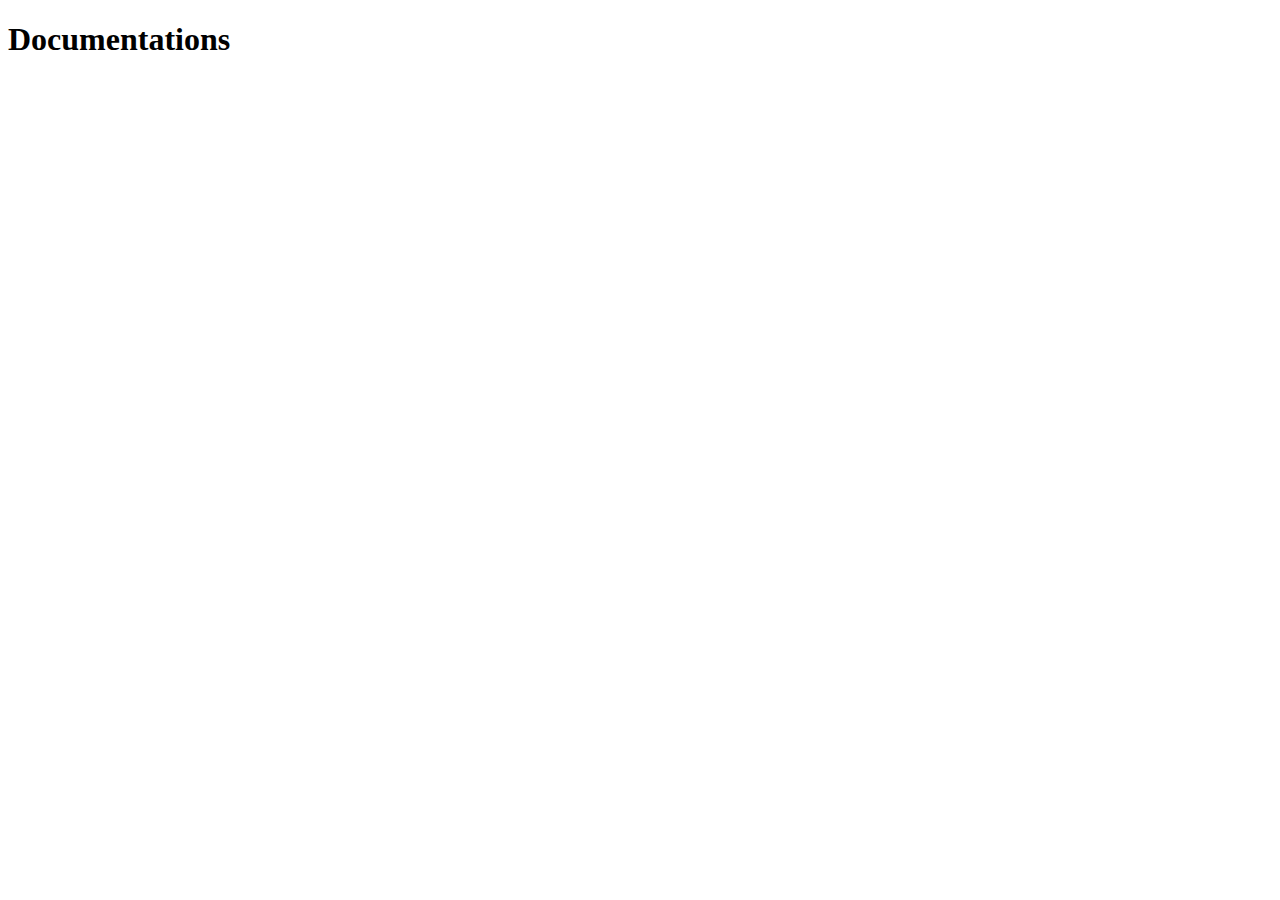
==== loruki/docs.html @ 3ff68a8a "added the docs.html page" ====
<!DOCTYPE html>
<html lang="en">
<head>
    <meta charset="UTF-8">
    <meta http-equiv="X-UA-Compatible" content="IE=edge">
    <meta name="viewport" content="width=device-width, initial-scale=1.0">
    <title>Documentations</title>
</head>
<body>
    <h1>Documentations</h1>
    
</body>
</html>
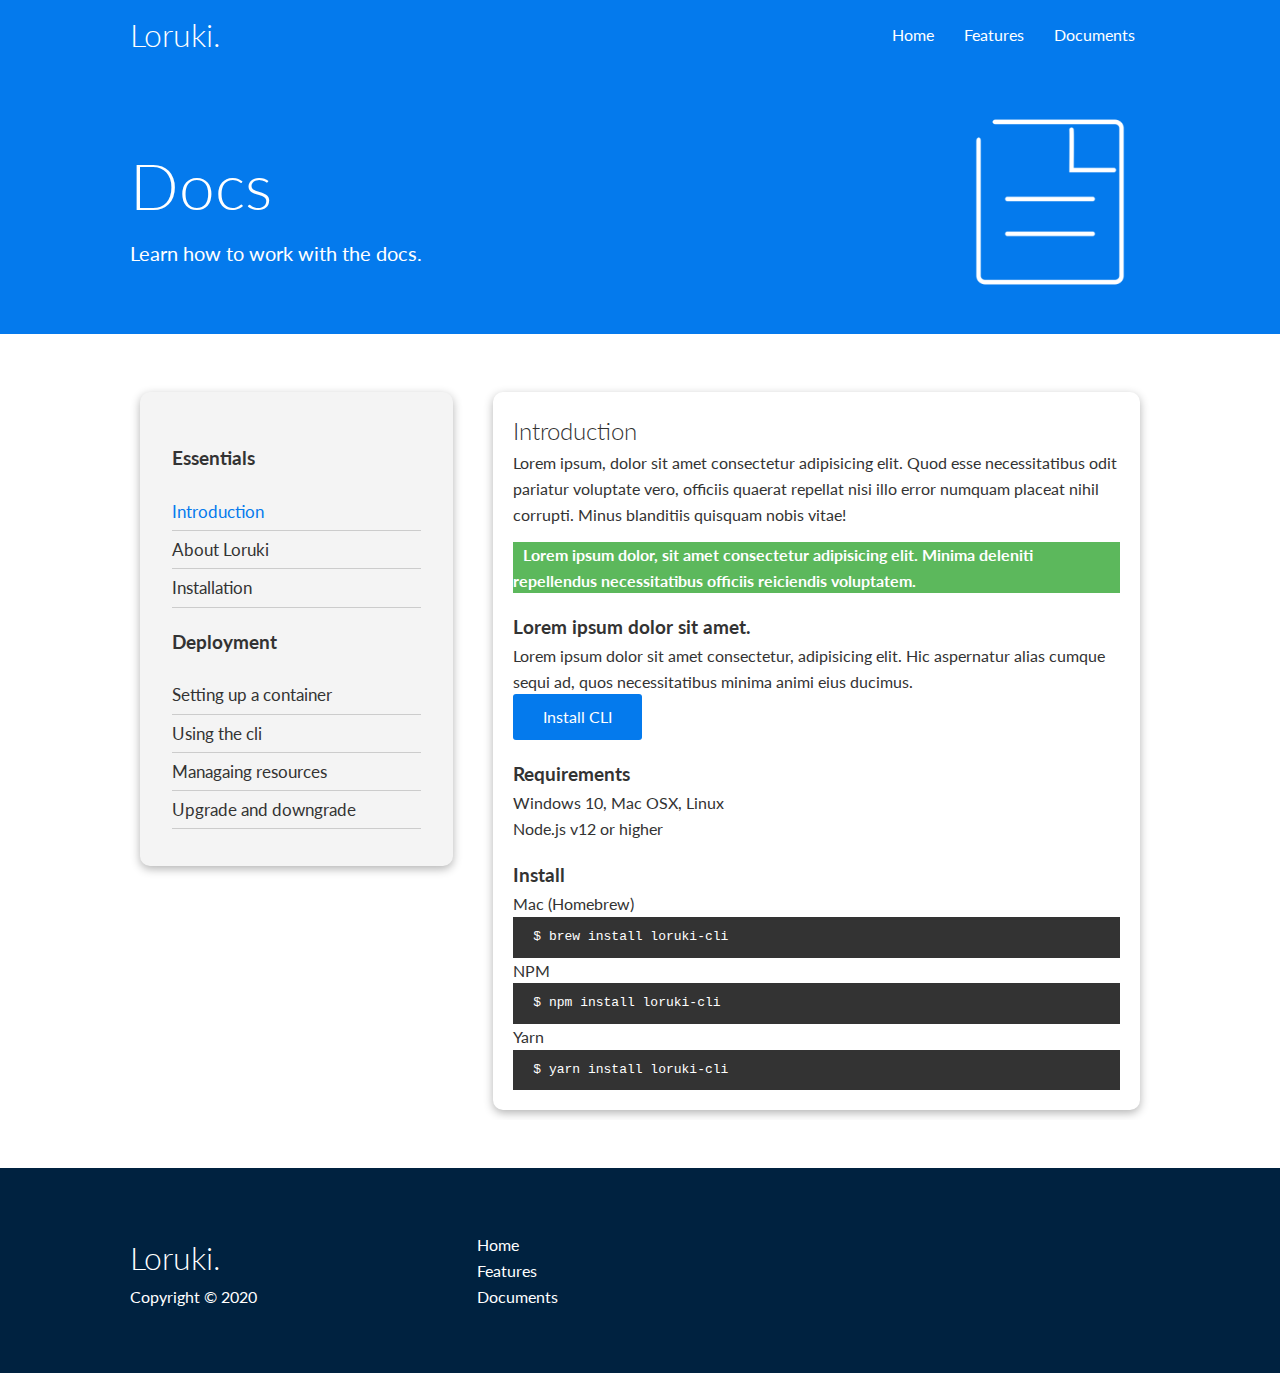
==== commit 2a8c9760: "added features page and done the styling, also done basic animation on the index.html" ====
--- a/loruki/docs.html
+++ b/loruki/docs.html
@@ -4,10 +4,117 @@
     <meta charset="UTF-8">
     <meta http-equiv="X-UA-Compatible" content="IE=edge">
     <meta name="viewport" content="width=device-width, initial-scale=1.0">
-    <title>Documentations</title>
+
+    <link rel="stylesheet" href="https://cdnjs.cloudflare.com/ajax/libs/font-awesome/6.1.1/css/all.min.css" integrity="sha512-KfkfwYDsLkIlwQp6LFnl8zNdLGxu9YAA1QvwINks4PhcElQSvqcyVLLD9aMhXd13uQjoXtEKNosOWaZqXgel0g==" crossorigin="anonymous" referrerpolicy="no-referrer" />
+
+    <link rel="stylesheet" href="css/utilities.css">
+    <link rel="stylesheet" href="css/style.css">
+
+    <title>Loruki | Cloud hosting for everyone</title>
 </head>
 <body>
-    <h1>Documentations</h1>
+    <!-- Navbar -->
+    <div class="navbar">
+        <div class="container flex">
+            <h1 class="logo">Loruki.</h1>
+            <nav>
+                <ul>
+                    <li><a href="index.html">Home </a></li>
+                    <li><a href="features.html">Features </a></li>
+                    <li><a href="docs.html">Documents </a></li>
+                </ul>
+            </nav>
+        </div>
+    </div>
+
+    <!-- Head -->
+    <section class="docs-head bg-primary py-3">
+        <div class="container grid">
+            <div>
+                <h1 class="xl">Docs</h1>
+                <p class="lead">
+                    Learn how to work with the docs.
+                </p>
+            </div>
+            <img src="images/docs.png" alt="">
+        </div>
+    </section>
     
+    <!-- Docs main -->
+    <section class="docs-main my-4">
+        <div class="container grid">
+            <div class="card bg-light p-3">
+                <h3 class="my-2">Essentials</h3>
+                <nav>
+                    <ul>
+                        <li><a class="text-primary" href="#">Introduction</a></li>
+                        <li><a href="#">About Loruki</a></li>
+                        <li><a href="#">Installation</a></li>
+                    </ul>
+                </nav>
+                <h3 class="my-2">Deployment</h3>
+                <nav>
+                    <ul>
+                        <li><a href="#">Setting up a container</a></li>
+                        <li><a href="#">Using the cli</a></li>
+                        <li><a href="#">Managaing resources</a></li>
+                        <li><a href="#">Upgrade and downgrade</a></li>
+                    </ul>
+                </nav>
+            </div>
+            <div class="card">
+                <h2>Introduction</h2>
+                <p>Lorem ipsum, dolor sit amet consectetur adipisicing elit. Quod esse necessitatibus odit pariatur voluptate vero, officiis quaerat repellat nisi illo error numquam placeat nihil corrupti. Minus blanditiis quisquam nobis vitae!</p>
+                <div class="alert alert-success">
+                    <i class="fas fa-info"></i>
+                        Lorem ipsum dolor, sit amet consectetur adipisicing elit. Minima deleniti repellendus necessitatibus officiis reiciendis voluptatem.       
+                </div>
+                <h3>Lorem ipsum dolor sit amet.</h3>
+                <p>Lorem ipsum dolor sit amet consectetur, adipisicing elit. Hic aspernatur alias cumque sequi ad, quos necessitatibus minima animi eius ducimus.</p>
+                <a href="#" class="btn btn-primary">Install CLI</a>
+                <h3>Requirements</h3>
+                <ul>
+                    <li>Windows 10, Mac OSX, Linux</li>
+                    <li>Node.js v12 or higher</li>
+                </ul>
+                <h3>Install</h3>
+                <p>Mac (Homebrew)</p>
+                <pre><code>$ brew install loruki-cli</code></pre>
+                <p>NPM</p>
+                <pre><code>$ npm install loruki-cli</code></pre>
+                <p>Yarn</p>
+                <pre><code>$ yarn install loruki-cli</code></pre>
+            </div>
+        </div>
+    </section>
+
+    <!-- Footer -->
+    <footer class="footer bg-dark py-5">
+        <div class="container grid grid-3">
+            <div>
+                <h1>Loruki.</h1>
+                <p>Copyright &copy; 2020</p>
+            </div>
+            <div>
+                <nav>
+                    <ul>
+                        <li><a href="index.html">Home </a></li>
+                        <li><a href="features.html">Features </a></li>
+                        <li><a href="docs.html">Documents </a></li>
+                    </ul>
+                </nav>
+            </div>
+            <div class="social">
+                <a href="#"></a><i class="fab fa-github fa-2x"></i></a>
+                <a href="#"></a><i class="fab fa-twitter fa-2x"></i></a>
+                <a href="#"></a><i class="fab fa-facebook-messenger fa-2x"></i></a>
+                <a href="#"></a><i class="fab fa-instagram-square fa-2x"></i></a>
+            </div>
+           
+        </div>
+        
+
+
+    </footer>
 </body>
 </html>--- a/loruki/css/utilities.css
+++ b/loruki/css/utilities.css
@@ -0,0 +1,226 @@
+/* Utilities */
+
+
+/* Cards */
+.card{
+    background-color: #fff;
+    color: #333;
+    border-radius: 10px;
+    box-shadow: 0 3px 10px rgba(0, 0, 0, 0.3);
+    padding: 20px;
+    margin: 10px;
+}
+
+
+/* Buttons */
+.btn{
+    display: inline-block;
+    padding: 10px 30px;
+    cursor: pointer;
+    background: var(--primary-color);
+    color: #fff;
+    border: none;
+    border-radius: 3px;
+}
+
+.btn-outline{
+    background-color: transparent;
+    border: 1px #fff solid;
+}
+
+.btn:hover{
+    transform: scale(.98);
+}
+
+/* Backgrounds and coloured buttons */
+.bg-primary,.btn-primary{
+    background-color: var(--primary-color);
+    color: #fff;
+}
+
+.bg-seconday,.btn-seconday{
+    background-color: var(--seconday-color);
+    color: #fff;
+}
+
+.bg-dark,.btn-dark{
+    background-color: var(--dark-color);
+    color: #fff;
+}
+
+.bg-light,.btn-light{
+    background-color: var(--light-color);
+    color: #333;
+}
+
+.bg-dark a,.btn-dark a,.bg-seconday a,.btn-seconday a,.bg-primary a,.btn-primary a{
+    color: #fff;
+}
+
+/* Text sizes */
+.text-primary{
+    color: var(--primary-color);
+}
+
+.text-seconday{
+    color: var(--seconday-color);
+}
+
+.text-dark{
+    color: var(--dark-color);
+}
+
+.text-light{
+    color: var(--light-color);
+}
+
+.lead{
+    font-size: 20px;
+}
+
+.sm{
+    font-size: 1rem;
+}
+
+.md{
+    font-size: 2rem;
+}
+
+.lg{
+    font-size: 3rem;
+}
+
+.xl{
+    font-size: 4rem;
+}
+
+.container{
+    max-width: 1100px;
+    margin: 0 auto;
+    overflow: auto;
+    padding: 0 40px;
+}
+
+.text-center{
+    text-align: center;
+}
+
+/* Alert */
+.alert{
+    background-color: var(--light-color);
+    padding: 10px,20px;
+    font-weight: bold;
+    margin: 15px 0;
+}
+.alert i{
+    margin-right: 10px;
+}
+.alert-success{
+    background-color: var(--success-color);
+    color: #fff;
+}
+
+
+/* Flex-box card and grids */
+.flex{
+    display: flex;
+    justify-content: center;
+    align-items: center;
+    height: 100%;
+}
+
+.grid{
+    display: grid;
+    grid-template-columns: repeat(2, 1fr);
+    gap: 20px;
+    justify-content: center;
+    align-items: center;
+    height: 100%;
+}
+
+.grid-3{
+    grid-template-columns: repeat(3, 1fr);
+}
+
+/* Margin */
+
+.my-1{
+    margin: 1rem 0;
+}
+
+.my-2{
+    margin: 1.5rem 0;
+}
+
+.my-3{
+    margin: 2rem 0;
+}
+
+.my-4{
+    margin: 3rem 0;
+}
+
+.my-5{
+    margin: 4rem 0;
+}
+
+.m-1{
+    margin: 1rem;
+}
+
+.m-2{
+    margin: 1.5rem;
+}
+
+.m-3{
+    margin: 2rem;
+}
+
+.m-4{
+    margin: 3rem;
+}
+
+.m-5{
+    margin: 4rem;
+}
+
+/* Paddings */
+.py-1{
+    padding: 1rem;
+}
+
+.py-2{
+    padding: 1.5rem;
+}
+
+.py-3{
+    padding: 2rem;
+}
+
+.py-4{
+    padding: 3rem;
+}
+
+.py-5{
+    padding: 4rem;
+}
+
+.p-1{
+    padding: 1rem;
+}
+
+.p-2{
+    padding: 1.5rem;
+}
+
+.p-3{
+    padding: 2rem;
+}
+
+.p-4{
+    padding: 3rem;
+}
+
+.p-5{
+    padding: 4rem;
+}--- a/loruki/css/style.css
+++ b/loruki/css/style.css
@@ -0,0 +1,329 @@
+@import url('https://fonts.googleapis.com/css2?family=Lato:wght@300&display=swap');
+
+:root{
+    --primary-color:#047aed;
+    --secondary-color:#1c3fa8;
+    --dark-color:#002240;
+    --light-color:#f4f4f4;
+    --success-color: #5cb85c;
+    --error-color: #d9534f;
+}
+
+
+*{
+    box-sizing: border-box;
+    padding: 0;
+    margin: 0;
+}
+
+body{
+    font-family: 'Lato', sans-serif;
+    color: #333;
+    line-height: 1.6;
+}
+
+ul{
+    list-style-type: none;
+}
+
+a{
+    text-decoration: none;
+    color: #333;
+}
+
+h1,h2{
+    font-weight: 300;
+    line-height: 1.6;
+    margin: 10px,0;
+}
+
+p{
+    margin: 10px,0;
+}
+
+img{
+    width: 100%;
+}
+
+code,pre{
+    background: #333;
+    color: #fff;
+    padding: 10px;
+}
+/* Navbar */
+.navbar{
+    background-color: var(--primary-color);
+    color: #fff;
+    height: 70px;
+}
+
+.navbar ul{
+    display: flex;
+}
+
+.navbar a{
+color: #fff;
+padding: 10px;
+margin: 0 5px;
+}
+
+.navbar a:hover{
+    border-bottom: 2px rgba(255, 255, 255, 0.856) solid;
+}
+
+.navbar .flex{
+    justify-content: space-between;
+}
+
+/* Showcase */
+.showcase{
+    height: 400px;
+    background-color: var(--primary-color);
+    color: #fff;
+    position: relative;
+}
+
+.showcase h1 {
+    font-size: 40px;
+}
+.showcase p{
+    margin: 20px 0;
+}
+
+.showcase .grid{
+    overflow: visible;
+    grid-template-columns: 55% 45%;
+    gap: 30px;
+}
+
+.showcase-form{
+    position: relative;
+    top: 60px;
+    height: 350px;
+    width: 400px;
+    padding: 40px;
+    z-index: 100;
+    justify-self: flex-end;
+    animation: slideInFromRight 1s ease-in;
+}
+.showcase-text{
+    animation: slideInFromLeft 1s ease-in;
+}
+.showcase-form .form-control{
+    margin: 30px 0;
+}
+
+.showcase input[type='text'],
+.showcase input[type='email']{
+    border: 0;
+    border-bottom: 1px solid #b4bebc;
+    width: 100%;
+    padding: 3px;
+    font-size: 16px;
+}
+
+.showcase-form input:focus{
+    outline: none;
+}
+
+/* .showcase::before, */
+.showcase::after{
+    content: '';
+    position: absolute;
+    height: 100px;
+    bottom: -70px;
+    right: 0;
+    left: 0;
+    background: #fff;
+    transform: skewY(-3deg);
+}
+
+/* Stats */
+.stats{
+    padding-top: 100px;
+}
+
+.stats-heading {
+    max-width: 500px;
+    margin: auto;
+}
+
+.stats .grid h3{
+    font-size: 35px;
+}
+
+.stats .grid p{
+    font-size: 20px;
+    font-weight: bold;
+}
+
+/* Cli */
+.cli .grid{
+    grid-template-columns: repeat(3,1fr);
+    grid-template-rows: repeat(2,1fr);
+}
+
+.cli .grid > *:first-child{
+    grid-column: 1 /span 2;
+    grid-row: 1 /span 2;
+}
+
+/* Cloud */
+.cloud .grid{
+    grid-template-columns: 4fr 3fr;
+}
+
+/* Languages */
+.languages .flex{
+    flex-wrap: wrap;
+}
+.languages .card{
+    text-align: center;
+    margin: 18px 10px 40px;
+    transition: transform 0.1s ease-in;
+}
+.languages .card h4{
+    font-size: 20px;
+    margin-bottom: 10px;
+}
+.languages .card:hover{
+    transform: translateY(-15px);
+}
+
+/* Features */
+.features-head img, .docs-head img{
+    width: 200px;
+    justify-self: flex-end;
+}
+.features-sub-head img{
+    width: 300px;
+    justify-self: flex-end;
+}
+.features-main .card > i{
+    margin-right: 20px;
+}
+.features-main .grid{
+    padding: 20px;
+}
+.features-main .grid>*:first-child{
+    grid-column: 1 /span 3;
+}
+.features-main .grid>*:nth-child(2){
+    grid-column: 1 /span 2;
+}
+
+/* footer */
+.footer .social a{
+    margin: 0 10px;
+}
+
+/* Documentation */
+.docs-main h3{
+    margin-top: 20px;
+}
+
+.docs-main .grid{
+    grid-template-columns: 1fr 2fr;
+    align-items: flex-start;
+}
+.docs-main nav li{
+    font-size: 17px;
+    padding-bottom: 5px;
+    margin-bottom: 5px;
+    border-bottom: 1px #ccc solid;
+}
+.docs-main a:hover{
+    font-weight: bold;
+}
+
+/* Animation */
+@keyframes slideInFromLeft {
+    0%{
+        transform: translateX(-100%);
+    }
+    100%{
+        transform: translateX(0%);
+    }
+}
+@keyframes slideInFromRight {
+    0%{
+        transform: translateX(100%);
+    }
+    100%{
+        transform: translateX(0%);
+    }
+}
+@keyframes slideInFromTop {
+    0%{
+        transform: translateY(-100%);
+    }
+    100%{
+        transform: translateX(0%);
+    }
+}
+@keyframes slideInFromBottom {
+    0%{
+        transform: translateY(100%);
+    }
+    100%{
+        transform: translateX(0%);
+    }
+}
+
+
+/* Tablets and Under */
+@media (max-width:768px) {
+    .grid,
+    .showcase .grid,
+    .cli .grid,
+    .cloud .grid,
+    .stats .grid,
+    .features-main .grid,
+    .docs-main .grid {
+        grid-template-columns: 1fr;
+        grid-template-rows: 1fr;
+    }
+    .showcase{
+        height:auto
+    }
+    .showcase-text{
+        text-align: center;
+        margin-top: 40px;
+    }
+    .showcase-form{
+        justify-self: center;
+        margin: auto;
+    }
+    .cli .grid > *:first-child{
+        grid-column: 1;
+        grid-row: 1;
+    }
+    .footer .grid{
+        text-align: center;
+        margin-top: auto;
+    }
+    .features-head,.features-sub-head,.docs-head{
+        text-align: center;
+    }
+    .features-head img,.features-sub-head img,.docs-head img{
+        justify-self: center;
+    }
+    .features-main .grid>*:first-child,.features-main .grid>*:nth-child(2){
+        grid-column: 1;
+    }
+}
+
+/* Mobile */
+@media (max-width:500px) {
+    .navbar{
+        height: 110px;
+    }
+    .navbar .flex{
+        flex-direction: column;
+    }
+    .navbar ul{
+        padding: 10px;
+        background-color: rgba(0, 0, 0, 0.2);
+        border-radius: 10px;
+    }
+}